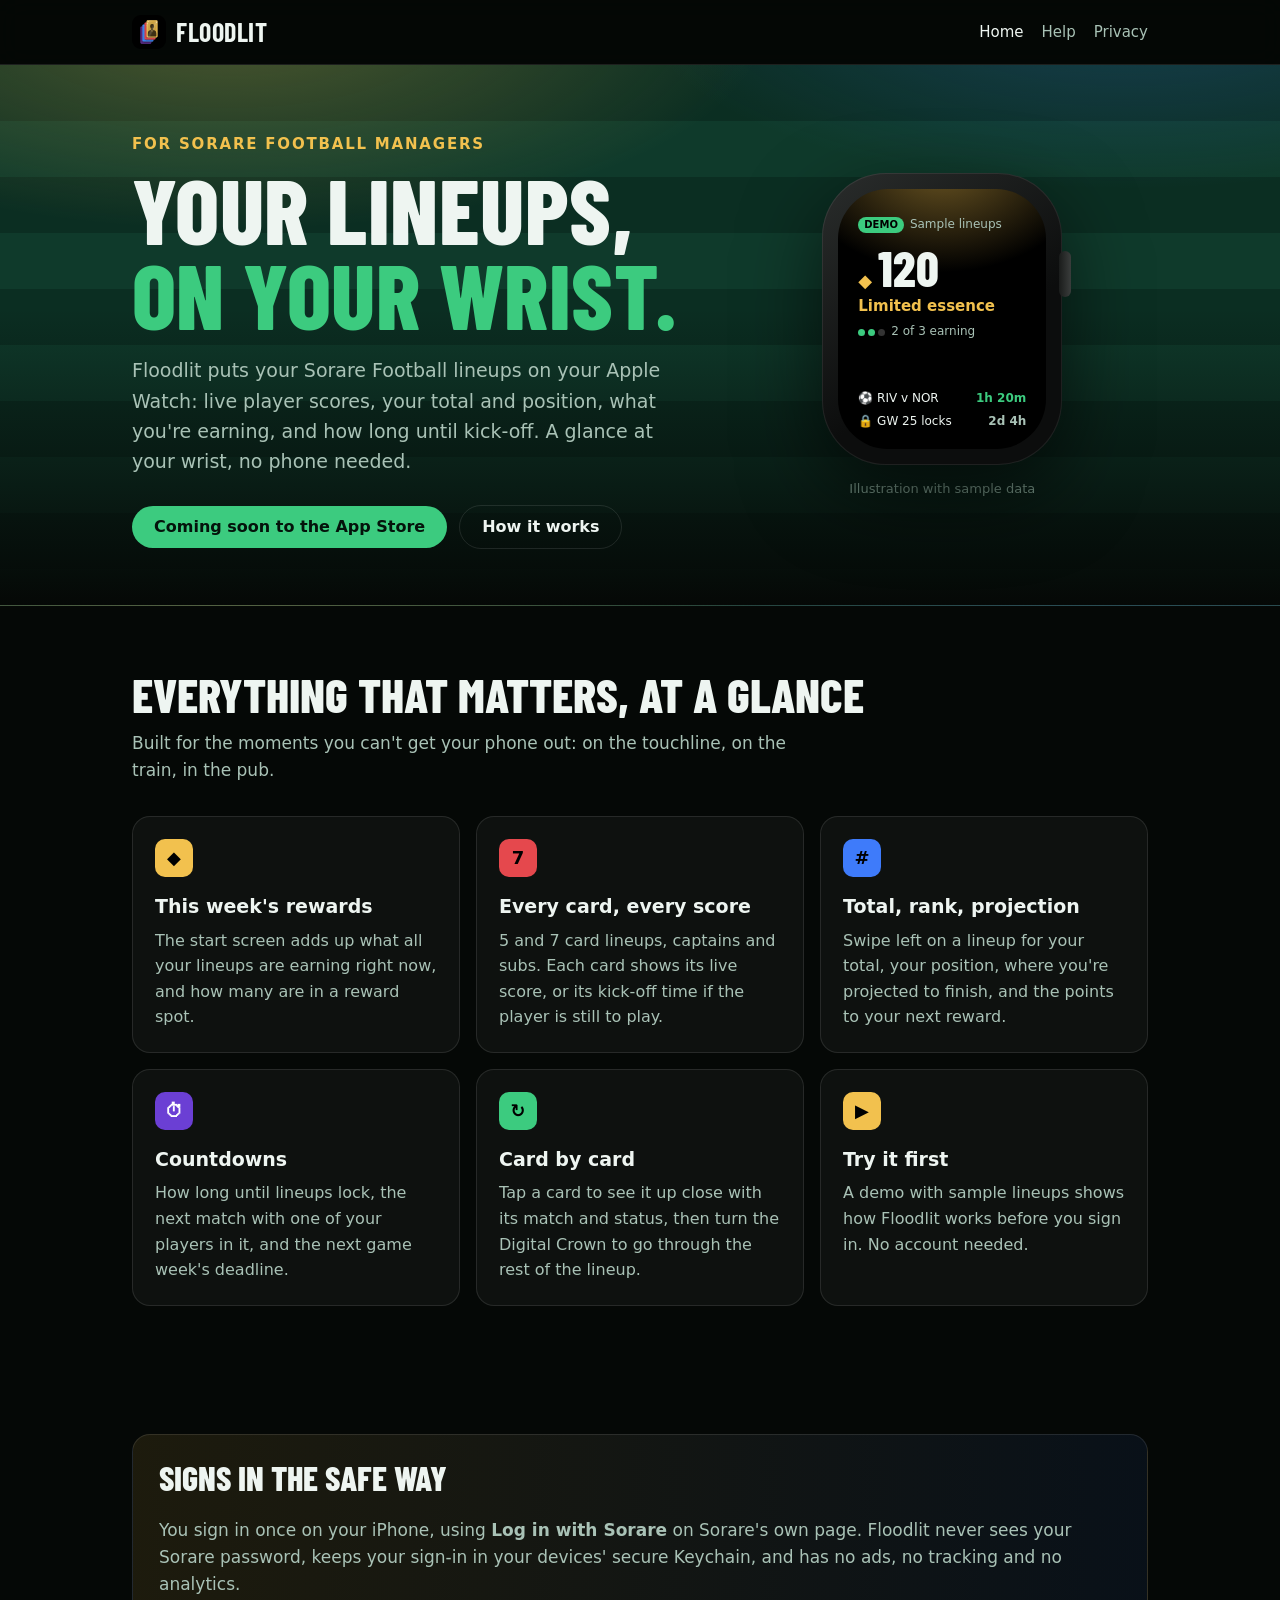
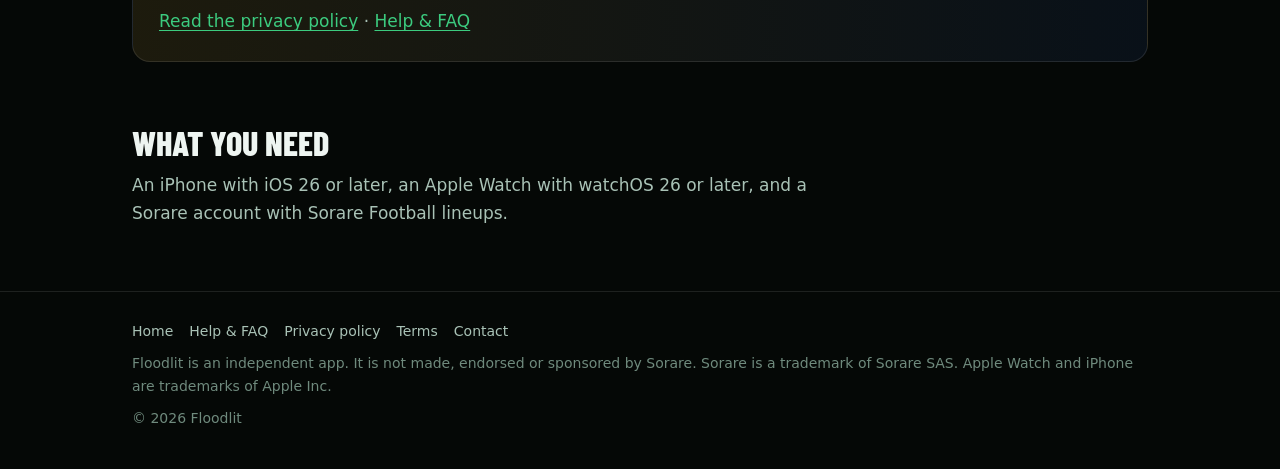
==== index.html @ 0e2deeda "Add Floodlit website: home, help, privacy, terms" ====
<!doctype html>
<html lang="en-GB">
<head>
<meta charset="utf-8">
<meta name="viewport" content="width=device-width, initial-scale=1">
<title>Floodlit – Sorare lineup scores on your Apple Watch</title>
<meta name="description" content="See your Sorare Football lineups, live scores and rewards on your Apple Watch.">
<meta name="theme-color" content="#050806">
<link rel="icon" type="image/svg+xml" href="icon.svg">
<meta property="og:title" content="Floodlit – Sorare lineup scores on your Apple Watch">
<meta property="og:description" content="See your Sorare Football lineups, live scores and rewards on your Apple Watch.">
<link rel="preconnect" href="https://fonts.googleapis.com">
<link rel="preconnect" href="https://fonts.gstatic.com" crossorigin>
<link href="https://fonts.googleapis.com/css2?family=Barlow+Condensed:wght@600;700;800&display=swap" rel="stylesheet">
<link rel="stylesheet" href="style.css">
</head>
<body>
<header class="top"><div class="wrap">
  <a class="brand" href="./"><img src="icon.svg" alt=""><span>Floodlit</span></a>
  <nav class="nav" aria-label="Main">
    <a href="./" aria-current="page">Home</a>
    <a href="support.html">Help</a>
    <a href="privacy.html">Privacy</a>
  </nav>
</div></header>
<main>
<section class="hero" aria-labelledby="hero-title">
  <div class="wrap">
    <div>
      <p class="kicker">For Sorare Football managers</p>
      <h1 id="hero-title">Your lineups,<br><em>on your wrist.</em></h1>
      <p class="lede">Floodlit puts your Sorare Football lineups on your Apple Watch: live player scores, your total and position, what you're earning, and how long until kick-off. A glance at your wrist, no phone needed.</p>
      <div class="ctas">
        <span class="btn" aria-disabled="true">Coming soon to the App Store</span>
        <a class="btn ghost" href="support.html">How it works</a>
      </div>
    </div>
    <div class="watch-stage">
      <div>
        <div class="watch" role="img" aria-label="Floodlit on an Apple Watch showing the week's rewards">
          <div class="screen">
            <div class="row1"><span class="pill">DEMO</span> Sample lineups</div>
            <div class="big"><i>◆</i><b>120</b></div>
            <div class="unit">Limited essence</div>
            <div class="mini"><span class="dots"><span></span><span></span><span class="off"></span></span> 2 of 3 earning</div>
            <div class="info">
              <div><span>⚽ RIV v NOR</span><b>1h 20m</b></div>
              <div class="muted"><span>🔒 GW 25 locks</span><b>2d 4h</b></div>
            </div>
          </div>
        </div>
        <p class="mock-note">Illustration with sample data</p>
      </div>
    </div>
  </div>
</section>

<section aria-labelledby="features">
  <div class="wrap">
    <h2 id="features">Everything that matters, at a glance</h2>
    <p class="sub">Built for the moments you can't get your phone out: on the touchline, on the train, in the pub.</p>
    <div class="grid three">
      <div class="tile"><div class="icon c-gold">◆</div><h3>This week's rewards</h3><p>The start screen adds up what all your lineups are earning right now, and how many are in a reward spot.</p></div>
      <div class="tile"><div class="icon c-red">7</div><h3>Every card, every score</h3><p>5 and 7 card lineups, captains and subs. Each card shows its live score, or its kick-off time if the player is still to play.</p></div>
      <div class="tile"><div class="icon c-blue">#</div><h3>Total, rank, projection</h3><p>Swipe left on a lineup for your total, your position, where you're projected to finish, and the points to your next reward.</p></div>
      <div class="tile"><div class="icon c-purple">⏱</div><h3>Countdowns</h3><p>How long until lineups lock, the next match with one of your players in it, and the next game week's deadline.</p></div>
      <div class="tile"><div class="icon c-green">↻</div><h3>Card by card</h3><p>Tap a card to see it up close with its match and status, then turn the Digital Crown to go through the rest of the lineup.</p></div>
      <div class="tile"><div class="icon c-gold">▶</div><h3>Try it first</h3><p>A demo with sample lineups shows how Floodlit works before you sign in. No account needed.</p></div>
    </div>
  </div>
</section>

<section aria-labelledby="signin">
  <div class="wrap">
    <div class="strip">
      <h2 id="signin" style="font-size:34px">Signs in the safe way</h2>
      <p>You sign in once on your iPhone, using <strong>Log in with Sorare</strong> on Sorare's own page. Floodlit never sees your Sorare password, keeps your sign-in in your devices' secure Keychain, and has no ads, no tracking and no analytics.</p>
      <p><a href="privacy.html">Read the privacy policy</a> &middot; <a href="support.html">Help &amp; FAQ</a></p>
    </div>
  </div>
</section>

<section aria-labelledby="needs" style="padding-top:0">
  <div class="wrap">
    <h2 id="needs" style="font-size:34px">What you need</h2>
    <p class="sub" style="margin-bottom:0">An iPhone with iOS 26 or later, an Apple Watch with watchOS 26 or later, and a Sorare account with Sorare Football lineups.</p>
  </div>
</section>
</main>
<footer><div class="wrap">
  <nav aria-label="Footer">
    <a href="./">Home</a><a href="support.html">Help &amp; FAQ</a><a href="privacy.html">Privacy policy</a><a href="terms.html">Terms</a><a href="mailto:info@bewarethechairultra.co.uk">Contact</a>
  </nav>
  <p>Floodlit is an independent app. It is not made, endorsed or sponsored by Sorare. Sorare is a trademark of Sorare SAS. Apple Watch and iPhone are trademarks of Apple Inc.</p>
  <p>&copy; 2026 Floodlit</p>
</div></footer>
</body>
</html>
---- style.css ----
/* Floodlit — night pitch under the lights */
:root {
  --night: #050806;
  --turf: #0b2e22;
  --turf-2: #0f3a2b;
  --chalk: rgba(255, 255, 255, 0.08);
  --ink: #eef5f1;
  --ink-2: #a9c2b6;
  --ink-3: #6f8a7d;
  --green: #3ccb7f;
  --gold: #f2c14e;
  --red: #e5484d;
  --blue: #3e7bfa;
  --purple: #6b3fd4;
  --card: rgba(255, 255, 255, 0.04);
  --line: rgba(255, 255, 255, 0.10);
  --radius: 18px;
  --max: 1080px;
  --display: "Barlow Condensed", "Arial Narrow", system-ui, sans-serif;
  --body: -apple-system, BlinkMacSystemFont, "SF Pro Text", "Inter", system-ui, sans-serif;
}

* { box-sizing: border-box; }
html { -webkit-text-size-adjust: 100%; }
body {
  margin: 0;
  background: var(--night);
  color: var(--ink);
  font: 17px/1.6 var(--body);
  -webkit-font-smoothing: antialiased;
  overflow-x: hidden;
}
a { color: var(--green); text-decoration-thickness: 1px; text-underline-offset: 3px; }
a:hover { color: #6fe0a3; }
img { max-width: 100%; display: block; }

.wrap { max-width: var(--max); margin: 0 auto; padding: 0 16px; }
@media (min-width: 720px) { .wrap { padding: 0 32px; } }

/* Header */
.top {
  position: sticky; top: 0; z-index: 10;
  background: rgba(5, 8, 6, 0.78);
  backdrop-filter: blur(12px); -webkit-backdrop-filter: blur(12px);
  border-bottom: 1px solid var(--line);
}
.top .wrap { display: flex; align-items: center; justify-content: space-between; height: 64px; gap: 16px; }
.brand { display: flex; align-items: center; gap: 10px; color: var(--ink); text-decoration: none; }
.brand img { width: 34px; height: 34px; border-radius: 9px; }
.brand span { font: 700 26px/1 var(--display); letter-spacing: 0.02em; text-transform: uppercase; }
.nav { display: flex; gap: 18px; font-size: 15px; }
.nav a { color: var(--ink-2); text-decoration: none; }
.nav a:hover, .nav a[aria-current="page"] { color: var(--ink); }

/* Hero */
.hero {
  position: relative;
  padding: 72px 0 56px;
  background:
    radial-gradient(60% 55% at 18% -8%, rgba(242, 193, 78, 0.28), transparent 70%),
    radial-gradient(55% 50% at 88% -12%, rgba(62, 123, 250, 0.22), transparent 70%),
    repeating-linear-gradient(180deg, var(--turf) 0 56px, var(--turf-2) 56px 112px);
  border-bottom: 1px solid var(--line);
  overflow: hidden;
}
.hero::after {
  content: ""; position: absolute; inset: auto 0 0 0; height: 55%;
  background: linear-gradient(transparent, var(--night));
  pointer-events: none;
}
.hero .wrap { position: relative; z-index: 1; display: grid; gap: 48px; align-items: center; }
@media (min-width: 860px) { .hero .wrap { grid-template-columns: 1.15fr 0.85fr; } }
.kicker { color: var(--gold); font: 600 15px/1 var(--body); letter-spacing: 0.12em; text-transform: uppercase; margin: 0 0 14px; }
h1 {
  font: 800 clamp(48px, 9vw, 92px)/0.92 var(--display);
  text-transform: uppercase; letter-spacing: 0.005em; margin: 0 0 20px;
}
h1 em { font-style: normal; color: var(--green); }
.lede { font-size: 19px; color: var(--ink-2); max-width: 34em; margin: 0 0 28px; }
.ctas { display: flex; flex-wrap: wrap; gap: 12px; align-items: center; }
.btn {
  display: inline-flex; align-items: center; gap: 8px;
  padding: 13px 22px; border-radius: 999px;
  font: 700 16px/1 var(--body); text-decoration: none;
  background: var(--green); color: #04130b;
}
.btn:hover { background: #5edb97; color: #04130b; }
.btn.ghost { background: transparent; color: var(--ink); border: 1.5px solid var(--line); }
.btn.ghost:hover { border-color: var(--ink-2); color: var(--ink); }
.soon { color: var(--ink-3); font-size: 14px; }

/* Watch mock */
.watch-stage { display: flex; justify-content: center; }
.watch {
  position: relative; width: 240px; height: 292px;
  border-radius: 64px; padding: 16px;
  background: linear-gradient(145deg, #2a2d2c, #0c0d0d 60%);
  box-shadow: 0 30px 80px rgba(0, 0, 0, 0.6), 0 0 0 1px rgba(255,255,255,0.08) inset;
}
.watch::before { /* crown */
  content: ""; position: absolute; right: -9px; top: 78px; width: 12px; height: 46px;
  border-radius: 6px; background: linear-gradient(90deg, #1a1c1b, #3a3d3c);
}
.screen {
  width: 100%; height: 100%; border-radius: 50px; overflow: hidden;
  background: radial-gradient(120% 70% at 50% -10%, rgba(242, 193, 78, 0.45), transparent 60%), #000;
  padding: 26px 20px 18px; display: flex; flex-direction: column; gap: 2px;
  font-family: var(--body);
}
.screen .row1 { display: flex; align-items: center; gap: 6px; font-size: 12px; color: var(--ink-2); }
.pill { background: var(--green); color: #000; font: 800 10px/1 var(--body); padding: 3px 6px; border-radius: 99px; }
.big { display: flex; align-items: baseline; gap: 6px; margin-top: 6px; }
.big b { font: 800 50px/1 var(--display); }
.big i { font-style: normal; color: var(--gold); font-size: 18px; }
.unit { color: var(--gold); font: 600 15px/1.1 var(--body); }
.mini { font-size: 12px; color: var(--ink-2); display: flex; gap: 6px; align-items: center; margin-top: 6px; }
.dots { display: inline-flex; gap: 3px; }
.dots span { width: 7px; height: 7px; border-radius: 50%; background: var(--green); }
.dots span.off { background: rgba(255,255,255,0.2); }
.info { margin-top: auto; display: grid; gap: 4px; font-size: 12px; }
.info div { display: flex; justify-content: space-between; }
.info b { color: var(--green); font-variant-numeric: tabular-nums; }
.info .muted b { color: var(--ink-2); }
.mock-note { text-align: center; color: var(--ink-3); font-size: 13px; margin-top: 14px; }

/* Sections */
section { padding: 64px 0; }
h2 { font: 800 clamp(34px, 5vw, 48px)/1 var(--display); text-transform: uppercase; margin: 0 0 12px; }
h3 { font-size: 19px; margin: 0 0 6px; }
.sub { color: var(--ink-2); max-width: 40em; margin: 0 0 32px; }

.grid { display: grid; gap: 16px; }
@media (min-width: 640px) { .grid.three { grid-template-columns: repeat(2, 1fr); } }
@media (min-width: 900px) { .grid.three { grid-template-columns: repeat(3, 1fr); } }
.tile {
  background: var(--card); border: 1px solid var(--line); border-radius: var(--radius);
  padding: 22px;
}
.tile p { margin: 0; color: var(--ink-2); font-size: 16px; }
.tile .icon {
  width: 38px; height: 38px; border-radius: 10px; display: grid; place-items: center;
  font-size: 18px; margin-bottom: 14px; color: #000; font-weight: 800;
}
.c-gold { background: var(--gold); } .c-red { background: var(--red); } .c-blue { background: var(--blue); }
.c-purple { background: var(--purple); color: #fff !important; } .c-green { background: var(--green); }

.strip {
  border: 1px solid var(--line); border-radius: var(--radius);
  background: linear-gradient(90deg, rgba(242,193,78,0.10), rgba(62,123,250,0.08));
  padding: 26px; display: grid; gap: 10px;
}
.strip p { margin: 0; color: var(--ink-2); }

/* Document pages */
.doc { padding: 48px 0 72px; }
.doc .wrap { max-width: 760px; }
.doc h1 { font-size: clamp(44px, 8vw, 68px); margin-bottom: 8px; }
.doc .meta { color: var(--ink-3); font-size: 15px; margin: 0 0 32px; }
.doc h2 { font-size: 30px; margin: 40px 0 10px; }
.doc p, .doc li { color: #d7e5de; }
.doc ul { padding-left: 22px; }
.doc li { margin: 6px 0; }
.callout {
  border-left: 3px solid var(--green); background: var(--card);
  border-radius: 0 12px 12px 0; padding: 16px 18px; margin: 20px 0;
}
.callout p { margin: 0; }

/* FAQ */
details {
  border: 1px solid var(--line); border-radius: 14px; background: var(--card);
  margin: 10px 0; overflow: hidden;
}
summary {
  cursor: pointer; list-style: none; padding: 16px 48px 16px 18px; position: relative;
  font-weight: 650; font-size: 17px;
}
summary::-webkit-details-marker { display: none; }
summary::after {
  content: "+"; position: absolute; right: 18px; top: 50%; transform: translateY(-50%);
  color: var(--green); font: 400 24px/1 var(--body); transition: transform .2s;
}
details[open] summary::after { transform: translateY(-50%) rotate(45deg); }
details > div { padding: 0 18px 16px; color: #d7e5de; }
details > div p { margin: 0 0 10px; }

.contact {
  margin-top: 36px; padding: 24px; border-radius: var(--radius);
  border: 1px solid var(--line); background: linear-gradient(135deg, rgba(60,203,127,0.12), rgba(107,63,212,0.10));
}
.contact p { margin: 6px 0 0; color: var(--ink-2); }
.contact a.mail { font-size: 20px; font-weight: 700; word-break: break-all; }

/* Footer */
footer { border-top: 1px solid var(--line); padding: 28px 0 40px; color: var(--ink-3); font-size: 14px; }
footer .wrap { display: grid; gap: 10px; }
footer nav { display: flex; flex-wrap: wrap; gap: 16px; }
footer nav a { color: var(--ink-2); text-decoration: none; }
footer p { margin: 0; }

@media (max-width: 520px) {
  .nav { gap: 14px; font-size: 14px; }
  .brand span { font-size: 22px; }
  .hero { padding-top: 48px; }
}
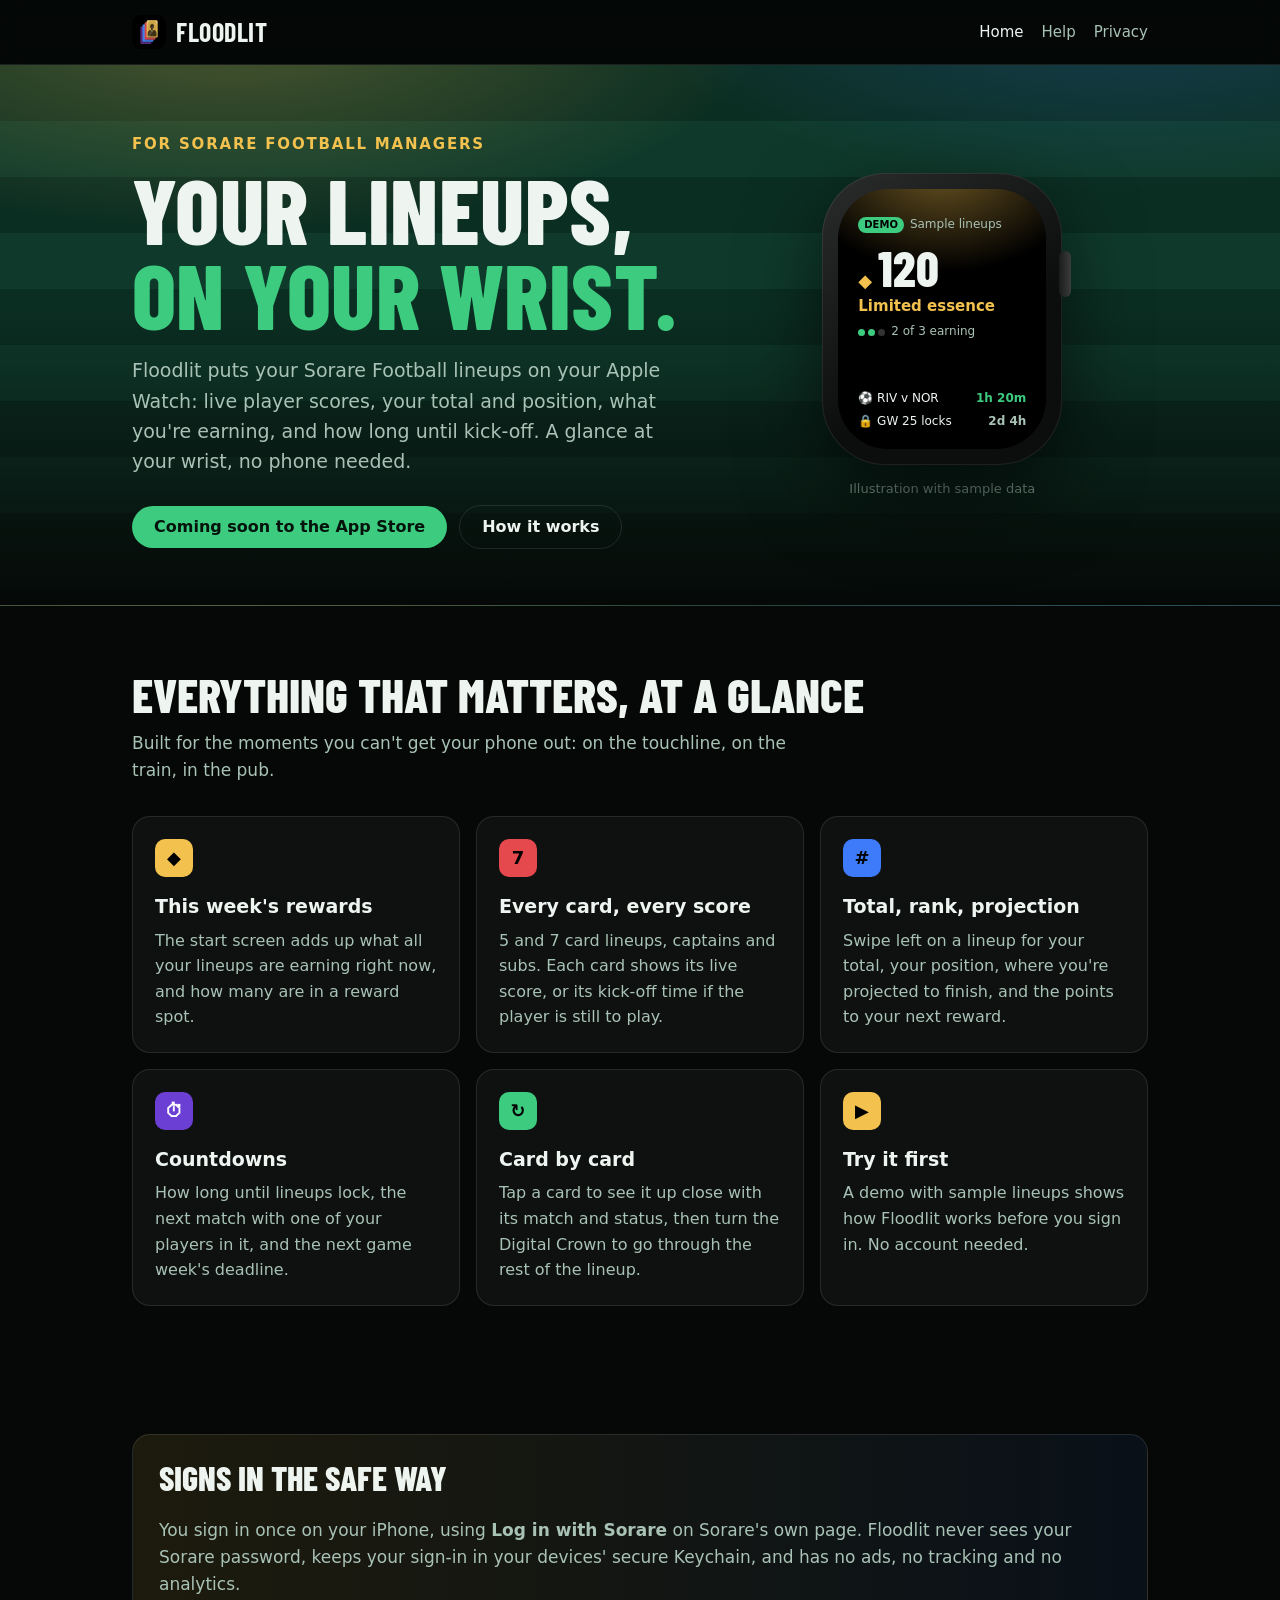
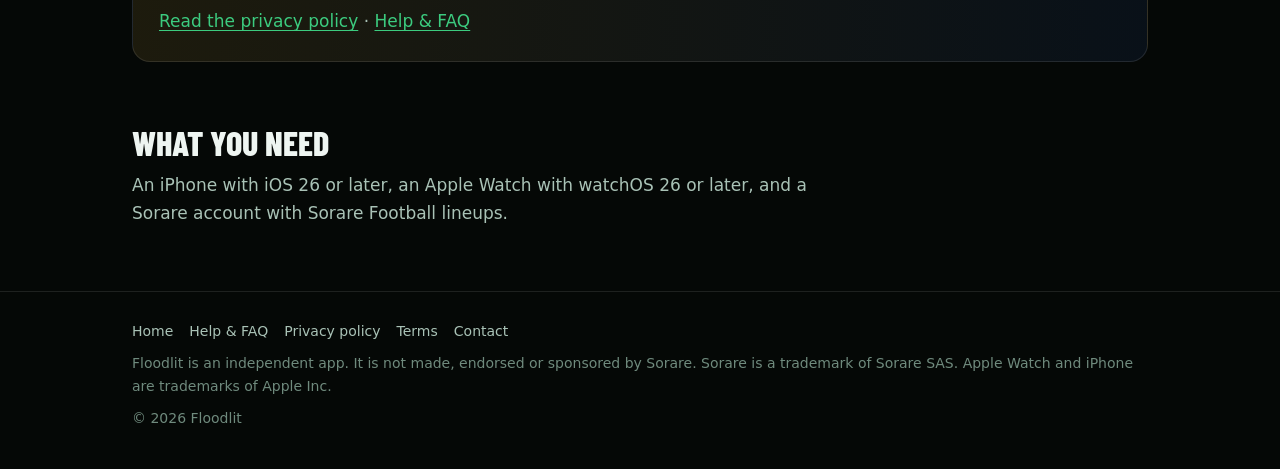
==== commit c7e4bf67: "Add files via upload" ====
--- a/index.html
+++ b/index.html
@@ -6,17 +6,17 @@
 <title>Floodlit – Sorare lineup scores on your Apple Watch</title>
 <meta name="description" content="See your Sorare Football lineups, live scores and rewards on your Apple Watch.">
 <meta name="theme-color" content="#050806">
-<link rel="icon" type="image/svg+xml" href="icon.svg">
+<link rel="icon" type="image/png" href="favicon.png">
+<link rel="apple-touch-icon" href="apple-touch-icon.png">
 <meta property="og:title" content="Floodlit – Sorare lineup scores on your Apple Watch">
 <meta property="og:description" content="See your Sorare Football lineups, live scores and rewards on your Apple Watch.">
-<link rel="preconnect" href="https://fonts.googleapis.com">
-<link rel="preconnect" href="https://fonts.gstatic.com" crossorigin>
-<link href="https://fonts.googleapis.com/css2?family=Barlow+Condensed:wght@600;700;800&display=swap" rel="stylesheet">
+<meta property="og:image" content="icon.png">
+<link rel="preload" href="fonts/barlow-condensed-latin-800-normal.woff2" as="font" type="font/woff2" crossorigin>
 <link rel="stylesheet" href="style.css">
 </head>
 <body>
 <header class="top"><div class="wrap">
-  <a class="brand" href="./"><img src="icon.svg" alt=""><span>Floodlit</span></a>
+  <a class="brand" href="./"><img src="icon.png" alt=""><span>Floodlit</span></a>
   <nav class="nav" aria-label="Main">
     <a href="./" aria-current="page">Home</a>
     <a href="support.html">Help</a>
--- a/style.css
+++ b/style.css
@@ -1,4 +1,17 @@
 /* Floodlit — night pitch under the lights */
+/* Barlow Condensed is served from this site (SIL Open Font License, fonts/OFL.txt), so no visitor data goes to Google. */
+@font-face {
+  font-family: "Barlow Condensed"; font-style: normal; font-weight: 600; font-display: swap;
+  src: url("fonts/barlow-condensed-latin-600-normal.woff2") format("woff2");
+}
+@font-face {
+  font-family: "Barlow Condensed"; font-style: normal; font-weight: 700; font-display: swap;
+  src: url("fonts/barlow-condensed-latin-700-normal.woff2") format("woff2");
+}
+@font-face {
+  font-family: "Barlow Condensed"; font-style: normal; font-weight: 800; font-display: swap;
+  src: url("fonts/barlow-condensed-latin-800-normal.woff2") format("woff2");
+}
 :root {
   --night: #050806;
   --turf: #0b2e22;
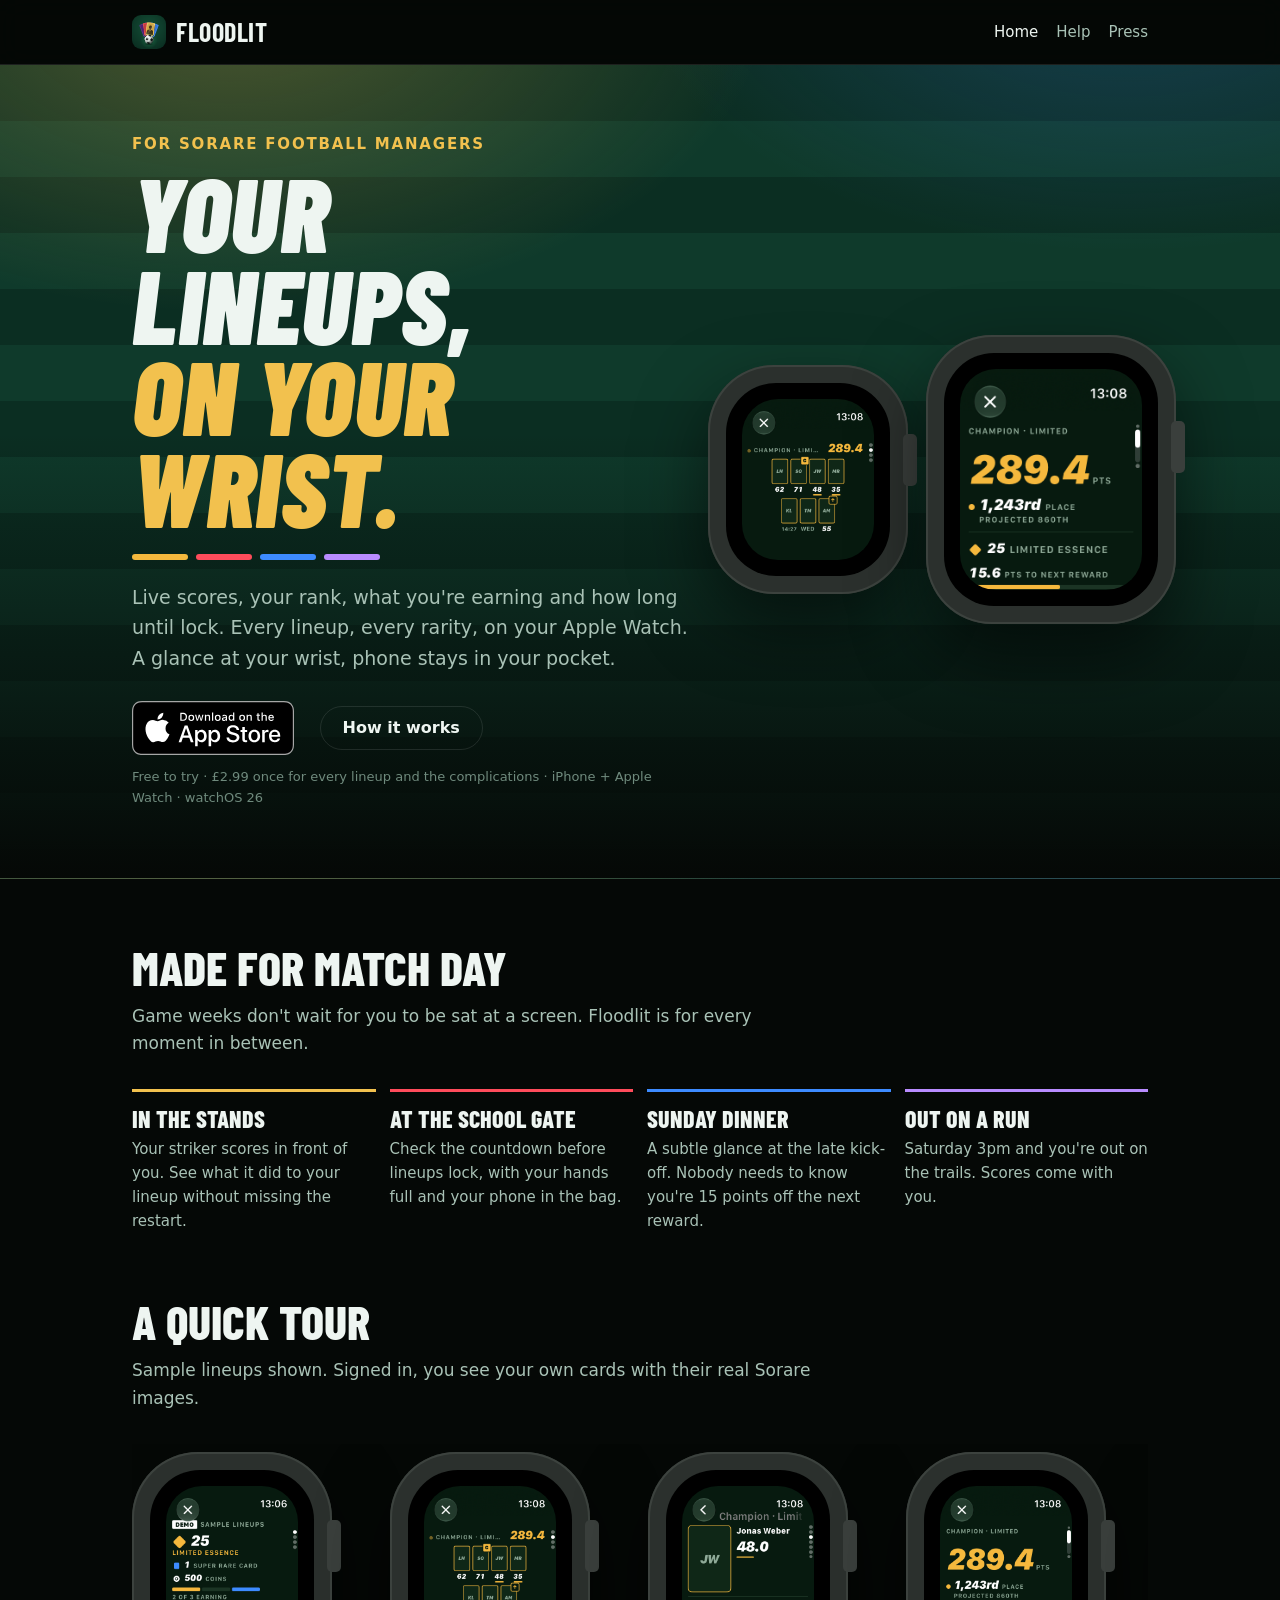
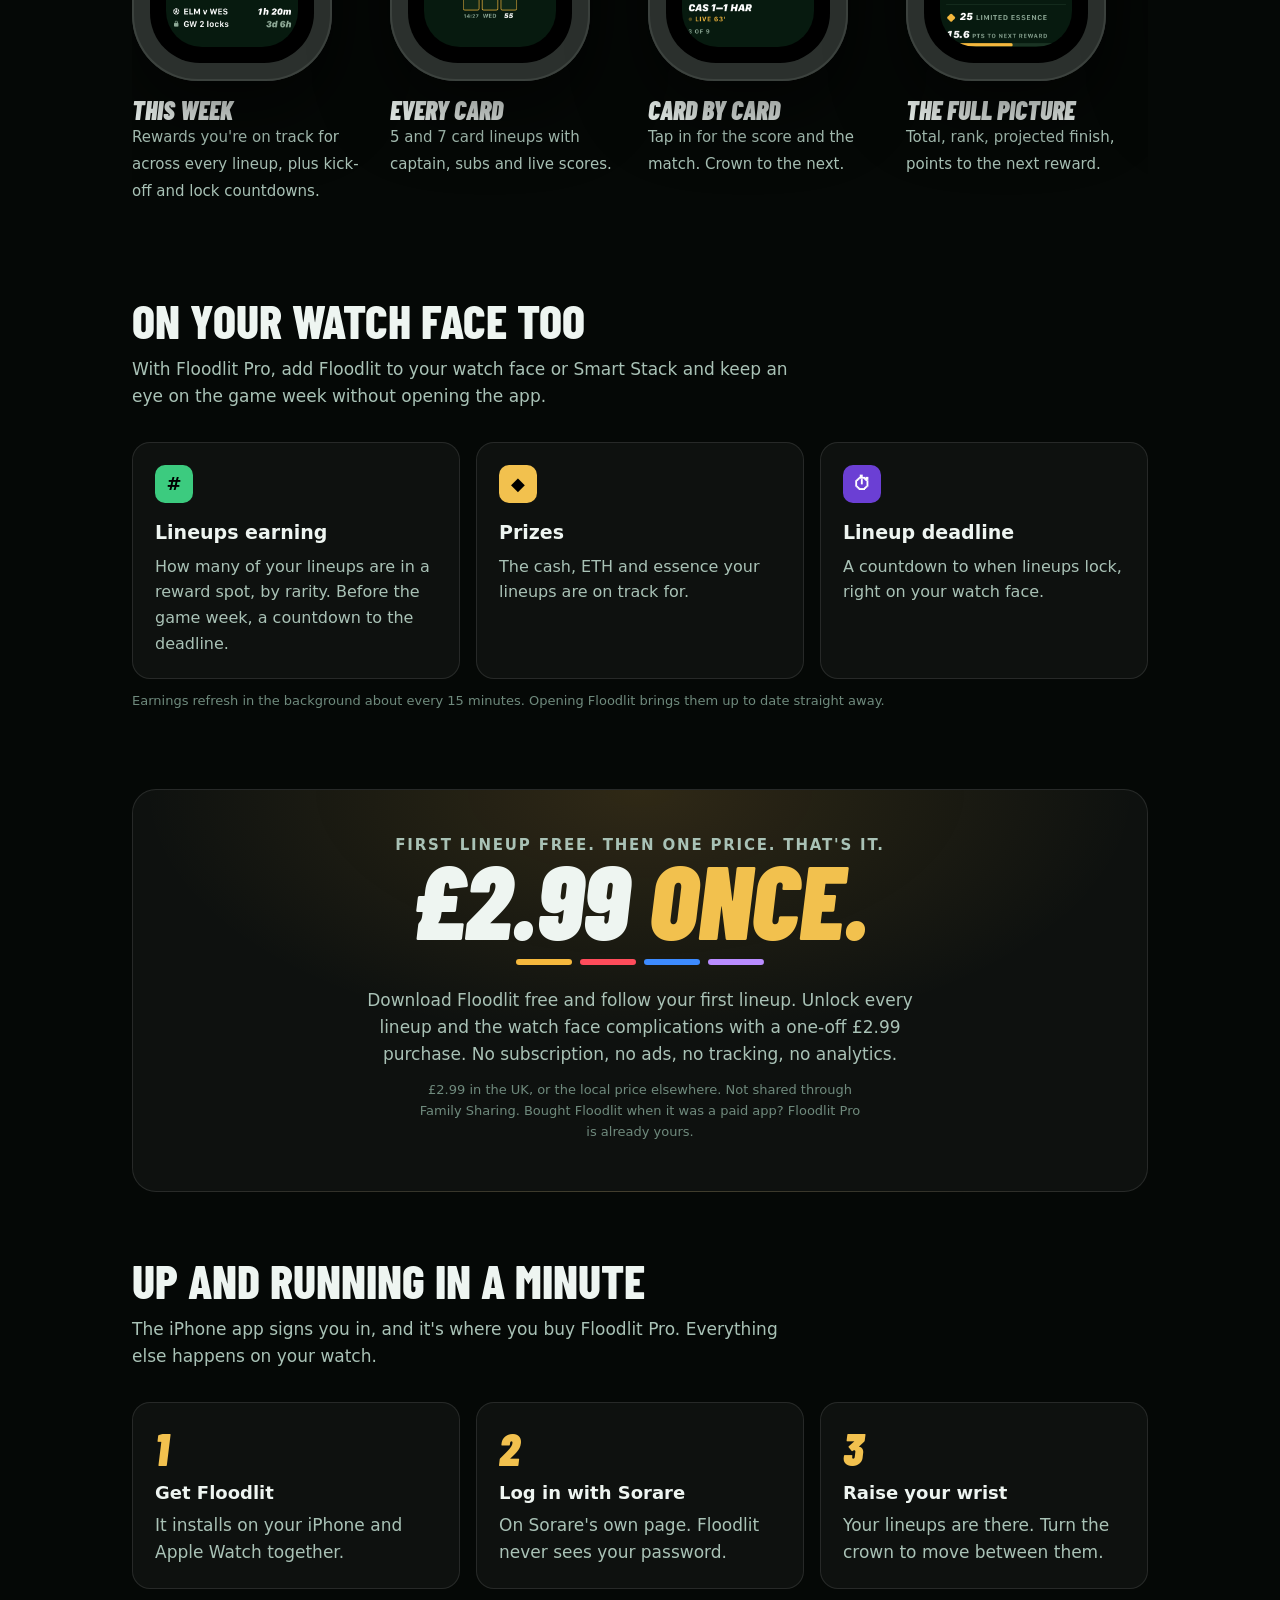
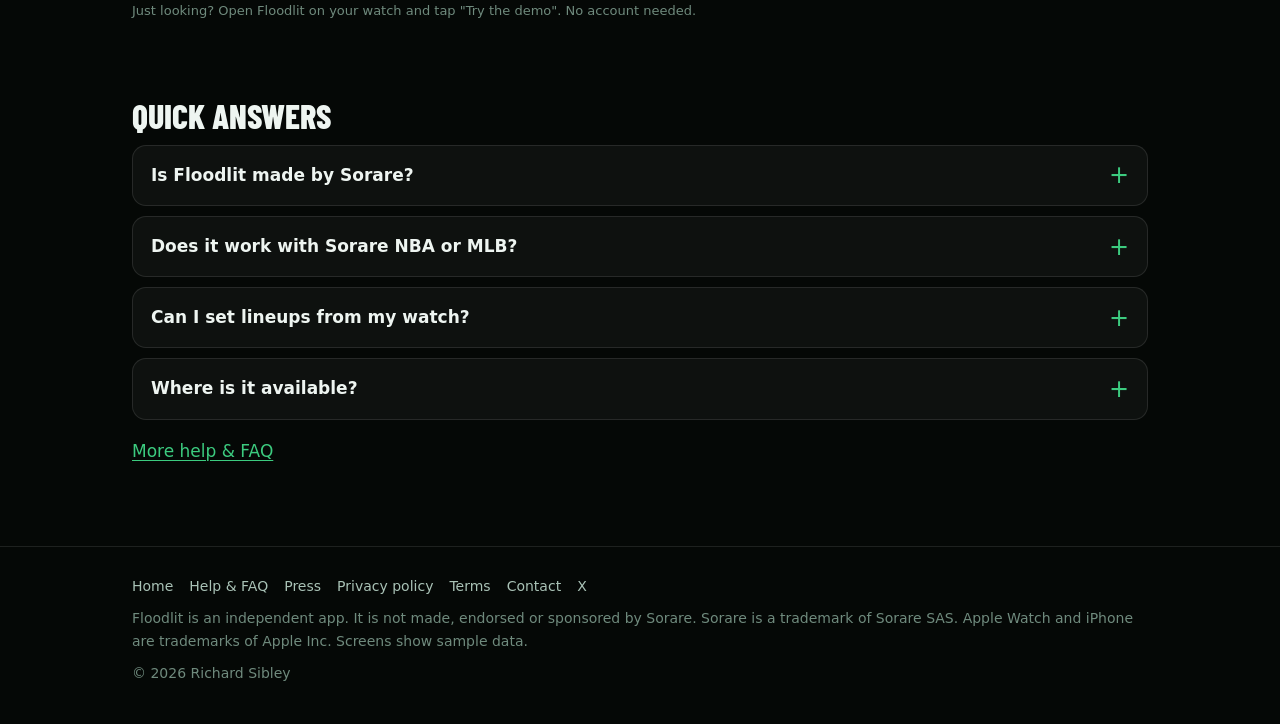
==== commit 3dae1fa8: "Website for Floodlit 1.1: Pro, complications, new home Home page is now the marketing page (launch.h" ====
--- a/index.html
+++ b/index.html
@@ -3,96 +3,147 @@
 <head>
 <meta charset="utf-8">
 <meta name="viewport" content="width=device-width, initial-scale=1">
-<title>Floodlit – Sorare lineup scores on your Apple Watch</title>
-<meta name="description" content="See your Sorare Football lineups, live scores and rewards on your Apple Watch.">
+<title>Floodlit – Your Sorare lineups, on your wrist</title>
+<meta name="description" content="Live scores, rank, rewards and deadlines for your Sorare Football lineups, on your Apple Watch. Free to try, £2.99 once to unlock every lineup and the watch face complications. No subscription.">
 <meta name="theme-color" content="#050806">
 <link rel="icon" type="image/png" href="favicon.png">
 <link rel="apple-touch-icon" href="apple-touch-icon.png">
-<meta property="og:title" content="Floodlit – Sorare lineup scores on your Apple Watch">
-<meta property="og:description" content="See your Sorare Football lineups, live scores and rewards on your Apple Watch.">
-<meta property="og:image" content="icon.png">
-<link rel="preload" href="fonts/barlow-condensed-latin-800-normal.woff2" as="font" type="font/woff2" crossorigin>
+<link rel="canonical" href="https://richsibs.github.io/floodlit/">
+<meta property="og:type" content="website">
+<meta property="og:title" content="Floodlit – Your Sorare lineups, on your wrist">
+<meta property="og:description" content="Live scores, rank, rewards and deadlines on your Apple Watch. Free to try, £2.99 once for every lineup and the watch face complications. No subscription.">
+<meta property="og:image" content="https://richsibs.github.io/floodlit/og-image.png">
+<meta property="og:url" content="https://richsibs.github.io/floodlit/">
+<meta name="twitter:card" content="summary_large_image">
+<meta name="twitter:site" content="@FloodlitApp">
+<meta name="twitter:image" content="https://richsibs.github.io/floodlit/og-image.png">
+<link rel="preload" href="fonts/barlow-condensed-latin-900-italic.woff2" as="font" type="font/woff2" crossorigin>
 <link rel="stylesheet" href="style.css">
+<link rel="stylesheet" href="marketing.css">
 </head>
 <body>
 <header class="top"><div class="wrap">
-  <a class="brand" href="./"><img src="icon.png" alt=""><span>Floodlit</span></a>
+  <a class="brand" href="./"><img src="img/icon-256.png" alt=""><span>Floodlit</span></a>
   <nav class="nav" aria-label="Main">
     <a href="./" aria-current="page">Home</a>
     <a href="support.html">Help</a>
-    <a href="privacy.html">Privacy</a>
+    <a href="press.html">Press</a>
   </nav>
 </div></header>
 <main>
+
 <section class="hero" aria-labelledby="hero-title">
   <div class="wrap">
     <div>
       <p class="kicker">For Sorare Football managers</p>
-      <h1 id="hero-title">Your lineups,<br><em>on your wrist.</em></h1>
-      <p class="lede">Floodlit puts your Sorare Football lineups on your Apple Watch: live player scores, your total and position, what you're earning, and how long until kick-off. A glance at your wrist, no phone needed.</p>
+      <h1 class="punch" id="hero-title">Your lineups,<br><em>on your wrist.</em></h1>
+      <div class="rarity" aria-hidden="true"><i></i><i></i><i></i><i></i></div>
+      <p class="lede">Live scores, your rank, what you're earning and how long until lock. Every lineup, every rarity, on your Apple Watch. A glance at your wrist, phone stays in your pocket.</p>
       <div class="ctas">
-        <span class="btn" aria-disabled="true">Coming soon to the App Store</span>
-        <a class="btn ghost" href="support.html">How it works</a>
+        <a class="badge" href="https://apps.apple.com/app/id6834572083" aria-label="Download Floodlit on the App Store">
+          <img src="img/app-store-badge.svg" alt="Download on the App Store" height="54">
+        </a>
+        <a class="btn ghost" href="#how">How it works</a>
       </div>
+      <p class="fine">Free to try · £2.99 once for every lineup and the complications · iPhone + Apple Watch · watchOS 26</p>
     </div>
-    <div class="watch-stage">
-      <div>
-        <div class="watch" role="img" aria-label="Floodlit on an Apple Watch showing the week's rewards">
-          <div class="screen">
-            <div class="row1"><span class="pill">DEMO</span> Sample lineups</div>
-            <div class="big"><i>◆</i><b>120</b></div>
-            <div class="unit">Limited essence</div>
-            <div class="mini"><span class="dots"><span></span><span></span><span class="off"></span></span> 2 of 3 earning</div>
-            <div class="info">
-              <div><span>⚽ RIV v NOR</span><b>1h 20m</b></div>
-              <div class="muted"><span>🔒 GW 25 locks</span><b>2d 4h</b></div>
-            </div>
-          </div>
-        </div>
-        <p class="mock-note">Illustration with sample data</p>
-      </div>
+    <div class="duo">
+      <div class="wrist sm"><div class="case"><div class="glass"><img src="img/watch-2-422x514.png" alt="A 7-card lineup on the watch with each player's live score"></div></div></div>
+      <div class="wrist"><div class="case"><div class="glass"><img src="img/watch-4-422x514.png" alt="Lineup summary: 289.4 points, 1,243rd place, 15.6 points to the next reward"></div></div></div>
     </div>
   </div>
 </section>
 
-<section aria-labelledby="features">
+<section aria-labelledby="moments">
   <div class="wrap">
-    <h2 id="features">Everything that matters, at a glance</h2>
-    <p class="sub">Built for the moments you can't get your phone out: on the touchline, on the train, in the pub.</p>
-    <div class="grid three">
-      <div class="tile"><div class="icon c-gold">◆</div><h3>This week's rewards</h3><p>The start screen adds up what all your lineups are earning right now, and how many are in a reward spot.</p></div>
-      <div class="tile"><div class="icon c-red">7</div><h3>Every card, every score</h3><p>5 and 7 card lineups, captains and subs. Each card shows its live score, or its kick-off time if the player is still to play.</p></div>
-      <div class="tile"><div class="icon c-blue">#</div><h3>Total, rank, projection</h3><p>Swipe left on a lineup for your total, your position, where you're projected to finish, and the points to your next reward.</p></div>
-      <div class="tile"><div class="icon c-purple">⏱</div><h3>Countdowns</h3><p>How long until lineups lock, the next match with one of your players in it, and the next game week's deadline.</p></div>
-      <div class="tile"><div class="icon c-green">↻</div><h3>Card by card</h3><p>Tap a card to see it up close with its match and status, then turn the Digital Crown to go through the rest of the lineup.</p></div>
-      <div class="tile"><div class="icon c-gold">▶</div><h3>Try it first</h3><p>A demo with sample lineups shows how Floodlit works before you sign in. No account needed.</p></div>
+    <h2 id="moments">Made for match day</h2>
+    <p class="sub">Game weeks don't wait for you to be sat at a screen. Floodlit is for every moment in between.</p>
+    <div class="moments">
+      <div class="moment"><b>In the stands</b><p>Your striker scores in front of you. See what it did to your lineup without missing the restart.</p></div>
+      <div class="moment"><b>At the school gate</b><p>Check the countdown before lineups lock, with your hands full and your phone in the bag.</p></div>
+      <div class="moment"><b>Sunday dinner</b><p>A subtle glance at the late kick-off. Nobody needs to know you're 15 points off the next reward.</p></div>
+      <div class="moment"><b>Out on a run</b><p>Saturday 3pm and you're out on the trails. Scores come with you.</p></div>
     </div>
   </div>
 </section>
 
-<section aria-labelledby="signin">
+<section aria-labelledby="tour" style="padding-top:0">
   <div class="wrap">
-    <div class="strip">
-      <h2 id="signin" style="font-size:34px">Signs in the safe way</h2>
-      <p>You sign in once on your iPhone, using <strong>Log in with Sorare</strong> on Sorare's own page. Floodlit never sees your Sorare password, keeps your sign-in in your devices' secure Keychain, and has no ads, no tracking and no analytics.</p>
-      <p><a href="privacy.html">Read the privacy policy</a> &middot; <a href="support.html">Help &amp; FAQ</a></p>
+    <h2 id="tour">A quick tour</h2>
+    <p class="sub">Sample lineups shown. Signed in, you see your own cards with their real Sorare images.</p>
+    <div class="reel">
+      <figure><div class="wrist sm"><div class="case"><div class="glass"><img src="img/watch-1-422x514.png" alt="Start screen with this week's rewards and countdowns" loading="lazy"></div></div></div>
+        <figcaption><b>This week</b><span>Rewards you're on track for across every lineup, plus kick-off and lock countdowns.</span></figcaption></figure>
+      <figure><div class="wrist sm"><div class="case"><div class="glass"><img src="img/watch-2-422x514.png" alt="Lineup on the pitch with live scores" loading="lazy"></div></div></div>
+        <figcaption><b>Every card</b><span>5 and 7 card lineups with captain, subs and live scores.</span></figcaption></figure>
+      <figure><div class="wrist sm"><div class="case"><div class="glass"><img src="img/watch-3-422x514.png" alt="Single card detail with match score" loading="lazy"></div></div></div>
+        <figcaption><b>Card by card</b><span>Tap in for the score and the match. Crown to the next.</span></figcaption></figure>
+      <figure><div class="wrist sm"><div class="case"><div class="glass"><img src="img/watch-4-422x514.png" alt="Total, rank and next reward" loading="lazy"></div></div></div>
+        <figcaption><b>The full picture</b><span>Total, rank, projected finish, points to the next reward.</span></figcaption></figure>
+      <figure><div class="wrist sm"><div class="case"><div class="glass"><img src="img/watch-5-422x514.png" alt="A Rare lineup in red" loading="lazy"></div></div></div>
+        <figcaption><b>Your colours</b><span>Limited, Rare, Super Rare and Unique, each in its own colour.</span></figcaption></figure>
+      <figure><div class="wrist sm"><div class="case"><div class="glass"><img src="img/watch-6-422x514.png" alt="List of many lineups grouped by rarity" loading="lazy"></div></div></div>
+        <figcaption><b>Fifty lineups</b><span>Lots of teams? One tidy list, earning first.</span></figcaption></figure>
     </div>
   </div>
 </section>
 
-<section aria-labelledby="needs" style="padding-top:0">
+<section aria-labelledby="complications" style="padding-top:0">
   <div class="wrap">
-    <h2 id="needs" style="font-size:34px">What you need</h2>
-    <p class="sub" style="margin-bottom:0">An iPhone with iOS 26 or later, an Apple Watch with watchOS 26 or later, and a Sorare account with Sorare Football lineups.</p>
+    <h2 id="complications">On your watch face too</h2>
+    <p class="sub">With Floodlit Pro, add Floodlit to your watch face or Smart Stack and keep an eye on the game week without opening the app.</p>
+    <div class="grid three">
+      <div class="tile"><div class="icon c-green">#</div><h3>Lineups earning</h3><p>How many of your lineups are in a reward spot, by rarity. Before the game week, a countdown to the deadline.</p></div>
+      <div class="tile"><div class="icon c-gold">◆</div><h3>Prizes</h3><p>The cash, ETH and essence your lineups are on track for.</p></div>
+      <div class="tile"><div class="icon c-purple">⏱</div><h3>Lineup deadline</h3><p>A countdown to when lineups lock, right on your watch face.</p></div>
+    </div>
+    <p class="fine">Earnings refresh in the background about every 15 minutes. Opening Floodlit brings them up to date straight away.</p>
   </div>
 </section>
+
+<section aria-labelledby="price" style="padding-top:0">
+  <div class="wrap">
+    <div class="price">
+      <p class="kicker">First lineup free. Then one price. That's it.</p>
+      <h2 class="punch" id="price">£2.99 <em>once.</em></h2>
+      <div class="rarity" aria-hidden="true"><i></i><i></i><i></i><i></i></div>
+      <p>Download Floodlit free and follow your first lineup. Unlock every lineup and the watch face complications with a one-off £2.99 purchase. No subscription, no ads, no tracking, no analytics.</p>
+      <p class="fine">£2.99 in the UK, or the local price elsewhere. Not shared through Family Sharing. Bought Floodlit when it was a paid app? Floodlit Pro is already yours.</p>
+    </div>
+  </div>
+</section>
+
+<section aria-labelledby="how" id="how" style="padding-top:0">
+  <div class="wrap">
+    <h2>Up and running in a minute</h2>
+    <p class="sub">The iPhone app signs you in, and it's where you buy Floodlit Pro. Everything else happens on your watch.</p>
+    <ol class="steps">
+      <li><b>Get Floodlit</b>It installs on your iPhone and Apple Watch together.</li>
+      <li><b>Log in with Sorare</b>On Sorare's own page. Floodlit never sees your password.</li>
+      <li><b>Raise your wrist</b>Your lineups are there. Turn the crown to move between them.</li>
+    </ol>
+    <p class="fine">Just looking? Open Floodlit on your watch and tap "Try the demo". No account needed.</p>
+  </div>
+</section>
+
+<section aria-labelledby="faq" style="padding-top:0">
+  <div class="wrap">
+    <h2 id="faq" style="font-size:34px">Quick answers</h2>
+    <details><summary>Is Floodlit made by Sorare?</summary><div><p>No. Floodlit is an independent app made by a Sorare manager. It works with your Sorare account but isn't made, endorsed or sponsored by Sorare.</p></div></details>
+    <details><summary>Does it work with Sorare NBA or MLB?</summary><div><p>Not yet. Floodlit is for Sorare Football lineups.</p></div></details>
+    <details><summary>Can I set lineups from my watch?</summary><div><p>No, Floodlit is for following your game week. Build and submit lineups in Sorare as usual.</p></div></details>
+    <details><summary>Where is it available?</summary><div><p>On the App Store in the UK and many other countries. It isn't available in EU countries at the moment.</p></div></details>
+    <p style="margin-top:18px"><a href="support.html">More help &amp; FAQ</a></p>
+  </div>
+</section>
+
 </main>
 <footer><div class="wrap">
   <nav aria-label="Footer">
-    <a href="./">Home</a><a href="support.html">Help &amp; FAQ</a><a href="privacy.html">Privacy policy</a><a href="terms.html">Terms</a><a href="mailto:info@bewarethechairultra.co.uk">Contact</a>
+    <a href="./">Home</a><a href="support.html">Help &amp; FAQ</a><a href="press.html">Press</a><a href="privacy.html">Privacy policy</a><a href="terms.html">Terms</a><a href="mailto:info@bewarethechairultra.co.uk">Contact</a><a href="https://x.com/FloodlitApp">X</a>
   </nav>
-  <p>Floodlit is an independent app. It is not made, endorsed or sponsored by Sorare. Sorare is a trademark of Sorare SAS. Apple Watch and iPhone are trademarks of Apple Inc.</p>
-  <p>&copy; 2026 Floodlit</p>
+  <p>Floodlit is an independent app. It is not made, endorsed or sponsored by Sorare. Sorare is a trademark of Sorare SAS. Apple Watch and iPhone are trademarks of Apple Inc. Screens show sample data.</p>
+  <p>&copy; 2026 Richard Sibley</p>
 </div></footer>
 </body>
 </html>
--- a/marketing.css
+++ b/marketing.css
@@ -0,0 +1,66 @@
+/* Extra styles for the marketing pages (launch.html, press.html). Loaded after style.css. */
+@font-face { font-family: "Barlow Condensed"; font-style: italic; font-weight: 900; font-display: swap;
+  src: url("fonts/barlow-condensed-latin-900-italic.woff2") format("woff2"); }
+.punch { font: italic 900 clamp(52px, 9.5vw, 104px)/0.88 var(--display); text-transform: uppercase; margin: 0 0 22px; }
+.punch em { font-style: italic; color: var(--gold); }
+.rarity { display: flex; gap: 8px; margin: 0 0 22px; }
+.rarity i { width: 56px; height: 6px; border-radius: 3px; display: block; }
+.rarity i:nth-child(1) { background: #F5B83D; } .rarity i:nth-child(2) { background: #FF4C5B; }
+.rarity i:nth-child(3) { background: #3D8BFF; } .rarity i:nth-child(4) { background: #B98CFF; }
+
+.wrist { position: relative; width: 250px; flex: none; }
+.wrist .case { background: #2b302d; border-radius: 66px; padding: 18px; box-shadow: inset 0 0 0 2px #3c423e, 0 30px 70px rgba(0,0,0,.55); }
+.wrist .glass { background: #000; border-radius: 50px; padding: 16px; }
+.wrist img { border-radius: 36px; width: 100%; }
+.wrist::after { content: ""; position: absolute; right: -9px; top: 30%; width: 14px; height: 52px; border-radius: 5px; background: #3a3f3c; }
+.wrist.sm { width: 200px; }
+.duo { display: flex; gap: 18px; align-items: flex-end; justify-content: center; }
+.duo .wrist.sm { margin-bottom: 30px; }
+
+.reel { display: flex; gap: 28px; overflow-x: auto; padding: 8px 4px 28px; scroll-snap-type: x mandatory; }
+.reel figure { margin: 0; scroll-snap-align: start; flex: none; width: 230px; }
+.reel figcaption { margin-top: 16px; }
+.reel figcaption b { display: block; font: italic 900 26px/1 var(--display); text-transform: uppercase; }
+.reel figcaption span { color: var(--ink-2); font-size: 15px; }
+
+.moments { display: grid; gap: 14px; }
+@media (min-width: 720px) { .moments { grid-template-columns: repeat(4, 1fr); } }
+.moment { border-top: 3px solid var(--gold); padding-top: 14px; }
+.moment:nth-child(2) { border-color: #FF4C5B; } .moment:nth-child(3) { border-color: #3D8BFF; } .moment:nth-child(4) { border-color: #B98CFF; }
+.moment b { font: 800 24px/1.05 var(--display); text-transform: uppercase; display: block; margin-bottom: 6px; }
+.moment p { margin: 0; color: var(--ink-2); font-size: 15px; }
+
+.price { text-align: center; border: 1px solid var(--line); border-radius: 24px; padding: 48px 20px;
+  background: radial-gradient(70% 90% at 50% 0%, rgba(245,184,61,.14), transparent 70%), var(--card); }
+.price .punch { margin-bottom: 14px; }
+.price .rarity { justify-content: center; }
+.price p { color: var(--ink-2); margin: 0 auto; max-width: 34em; }
+.price p.fine { color: var(--ink-3); margin-top: 12px; }
+
+.steps { counter-reset: s; display: grid; gap: 16px; }
+@media (min-width: 760px) { .steps { grid-template-columns: repeat(3, 1fr); } }
+.steps li { list-style: none; counter-increment: s; background: var(--card); border: 1px solid var(--line); border-radius: var(--radius); padding: 22px; color: var(--ink-2); }
+.steps li::before { content: counter(s); display: block; font: italic 900 46px/1 var(--display); color: var(--gold); margin-bottom: 8px; }
+.steps li b { color: var(--ink); display: block; font-size: 18px; margin-bottom: 4px; }
+.steps { padding: 0; margin: 0; }
+
+.fine { color: var(--ink-3); font-size: 13px; margin-top: 12px; }
+
+/* Press kit */
+.facts { display: grid; grid-template-columns: max-content 1fr; gap: 10px 24px; margin: 0; }
+.facts dt { color: var(--ink-3); } .facts dd { margin: 0; color: var(--ink); }
+.copybox { background: var(--card); border: 1px solid var(--line); border-radius: 14px; padding: 18px 20px; color: #d7e5de; }
+.copybox p { margin: 0 0 10px; } .copybox p:last-child { margin: 0; }
+.assets { display: grid; gap: 14px; grid-template-columns: repeat(auto-fill, minmax(150px, 1fr)); }
+.assets a { display: block; text-decoration: none; color: var(--ink-2); font-size: 14px; }
+.assets img { border-radius: 14px; border: 1px solid var(--line); margin-bottom: 8px; background: #071A0F; aspect-ratio: 1; object-fit: contain; width: 100%; }
+
+/* Apple App Store badge: official artwork only, unmodified. Min 40px tall on screen; clear space 1/4 of its height. */
+.badge { display: inline-block; padding: 0; margin-right: 14px; line-height: 0; }
+.badge img { height: 54px; width: auto; }
+
+.hero .wrap > * { min-width: 0; }
+@media (max-width: 600px) {
+  .duo .wrist.sm { display: none; }
+  .duo .wrist { width: 220px; }
+}
